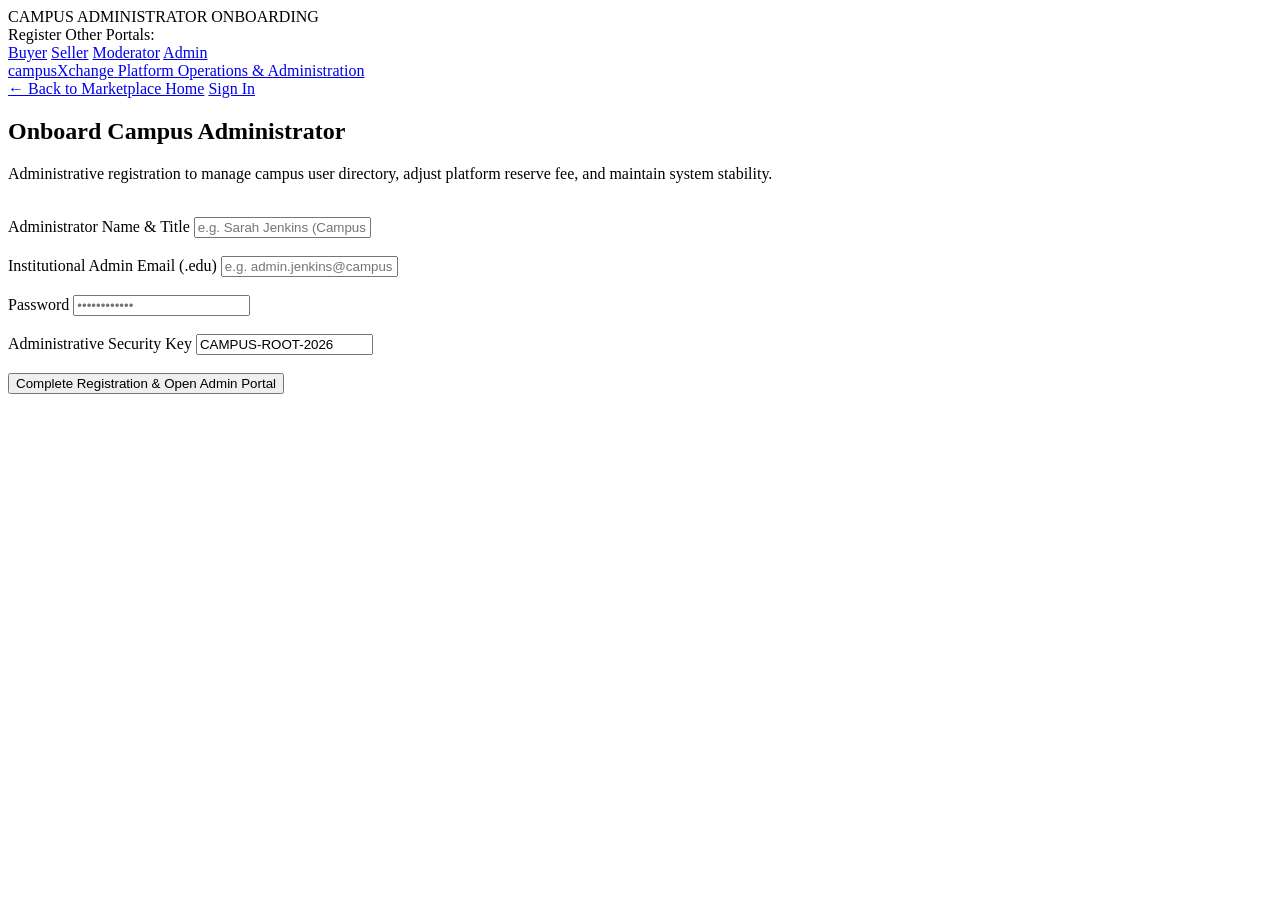
==== admin/view/register.html @ 7a3daf97 "Add registration and index pages for campusXchange platform" ====
<!doctype html>
<html lang="en">
	<head>
		<meta charset="UTF-8" />
		<meta name="viewport" content="width=device-width, initial-scale=1.0" />
		<title>campusXchange | Register as Campus Administrator</title>
		<link rel="stylesheet" href="../style/admin.css" />
	</head>
	<body>
		<!-- System Global Header with Role Navigation -->
		<header class="system-header">
			<div class="role-bar">
				<div class="system-status">
					<span class="status-dot-purple"></span>
					<span>CAMPUS ADMINISTRATOR ONBOARDING</span>
				</div>
				<div class="role-switcher">
					<span class="role-label">Register Other Portals:</span>
					<nav class="role-nav-links">
						<a
							href="../../buyers/view/register.html"
							class="role-pill"
							>Buyer</a
						>
						<a
							href="../../sellers/view/register.html"
							class="role-pill"
							>Seller</a
						>
						<a
							href="../../moderators/view/register.html"
							class="role-pill"
							>Moderator</a
						>
						<a href="register.html" class="role-pill active"
							>Admin</a
						>
					</nav>
				</div>
			</div>

			<div class="main-nav">
				<a href="user-management.html" class="brand-wrapper">
					<div class="brand-logo-icon">
						<!-- <svg viewBox="0 0 24 24">
            <path d="M12 2C6.48 2 2 6.48 2 12s4.48 10 10 10 10-4.48 10-10S17.52 2 12 2zm1 17.93c-3.95-.49-7-3.85-7-7.93 0-.62.08-1.21.21-1.79L9 15v1c0 1.1.9 2 2 2v1.93zm6.9-2.54c-.26-.81-1-1.39-1.9-1.39h-1v-3c0-.55-.45-1-1-1H8v-2h2c.55 0 1-.45 1-1V7h2c1.1 0 2-.9 2-2v-.41c2.93 1.19 5 4.06 5 7.41 0 2.08-.8 3.97-2.1 5.39z"/>
          </svg> -->
					</div>
					<div class="brand-text-group">
						<span class="brand-title">campusXchange</span>
						<span class="brand-subtitle"
							>Platform Operations &amp; Administration</span
						>
					</div>
				</a>

				<div class="nav-actions">
					<a href="../../index.html" class="btn-back-home"
						>← Back to Marketplace Home</a
					>
					<a href="../../login.html" class="btn-action-suspend"
						>Sign In</a
					>
				</div>
			</div>
		</header>

		<main class="page-container">
			<section class="panel-section">
				<h1 class="panel-title">Onboard Campus Administrator</h1>
				<p class="kpi-subtext">
					Administrative registration to manage campus user directory,
					adjust platform reserve fee, and maintain system stability.
				</p>
				<br />

				<form id="adminRegisterForm">
					<div class="filter-group">
						<label for="regAdminName" class="kpi-title"
							>Administrator Name &amp; Title</label
						>
						<input
							type="text"
							id="regAdminName"
							class="search-input"
							placeholder="e.g. Sarah Jenkins (Campus Operations Director)"
							required />
					</div>
					<br />

					<div class="filter-group">
						<label for="regAdminEmail" class="kpi-title"
							>Institutional Admin Email (.edu)</label
						>
						<input
							type="email"
							id="regAdminEmail"
							class="search-input"
							placeholder="e.g. admin.jenkins@campus.edu"
							required />
					</div>
					<br />

					<div class="filter-group">
						<label for="regAdminPassword" class="kpi-title"
							>Password</label
						>
						<input
							type="password"
							id="regAdminPassword"
							class="search-input"
							placeholder="••••••••••••"
							required />
					</div>
					<br />

					<div class="filter-group">
						<label for="regAdminPasskey" class="kpi-title"
							>Administrative Security Key</label
						>
						<input
							type="text"
							id="regAdminPasskey"
							class="search-input"
							placeholder="Default: CAMPUS-ROOT-2026"
							value="CAMPUS-ROOT-2026"
							required />
					</div>
					<br />

					<button type="submit" class="btn-action-suspend">
						Complete Registration &amp; Open Admin Portal
					</button>
				</form>
			</section>
		</main>

		<script src="../script/admin.js"></script>
	</body>
</html>
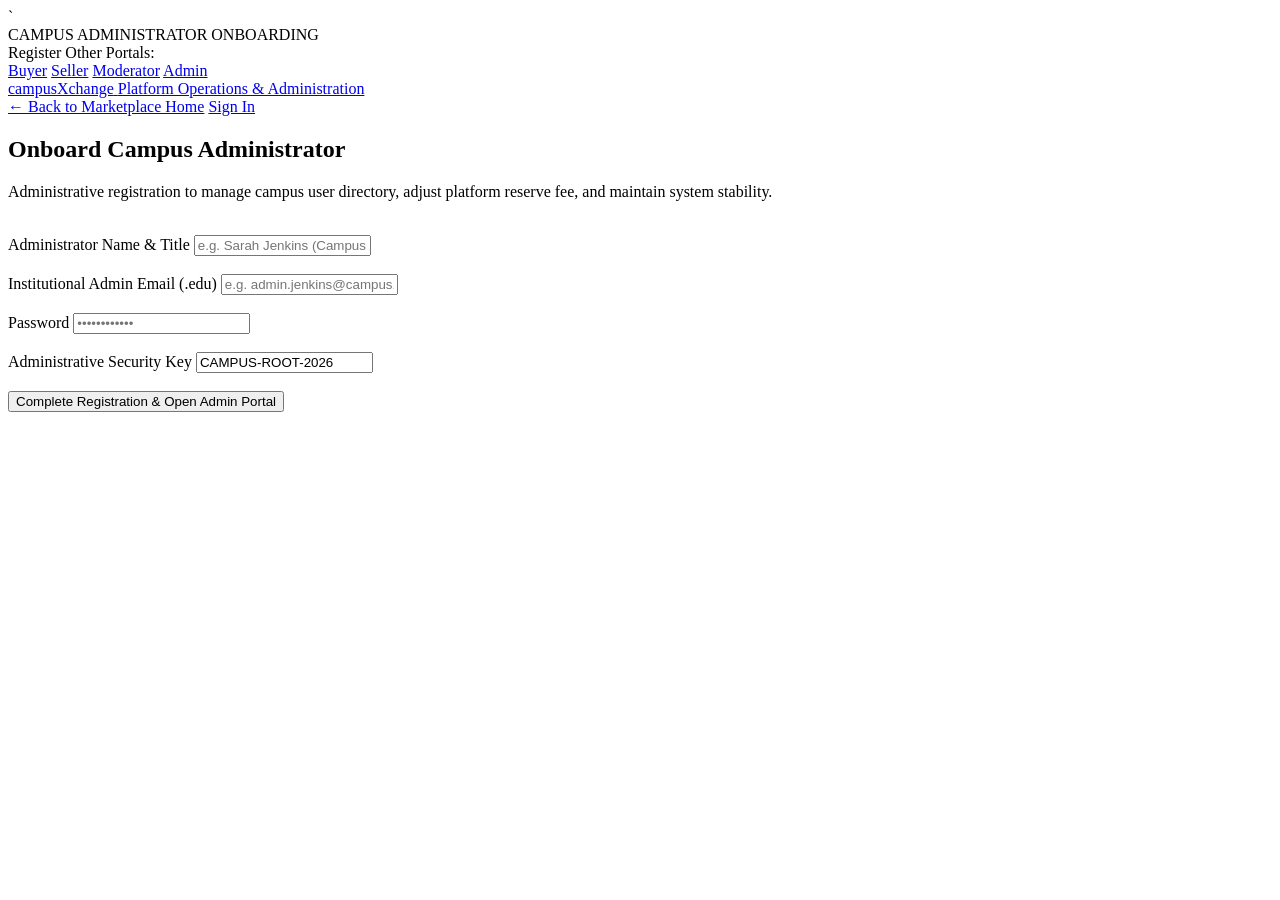
==== commit dbcccf8e: "Fix typo in role-bar div in register.html" ====
--- a/admin/view/register.html
+++ b/admin/view/register.html
@@ -4,12 +4,11 @@
 		<meta charset="UTF-8" />
 		<meta name="viewport" content="width=device-width, initial-scale=1.0" />
 		<title>campusXchange | Register as Campus Administrator</title>
-		<link rel="stylesheet" href="../style/admin.css" />
 	</head>
 	<body>
 		<!-- System Global Header with Role Navigation -->
 		<header class="system-header">
-			<div class="role-bar">
+			<div class="role-bar">`
 				<div class="system-status">
 					<span class="status-dot-purple"></span>
 					<span>CAMPUS ADMINISTRATOR ONBOARDING</span>
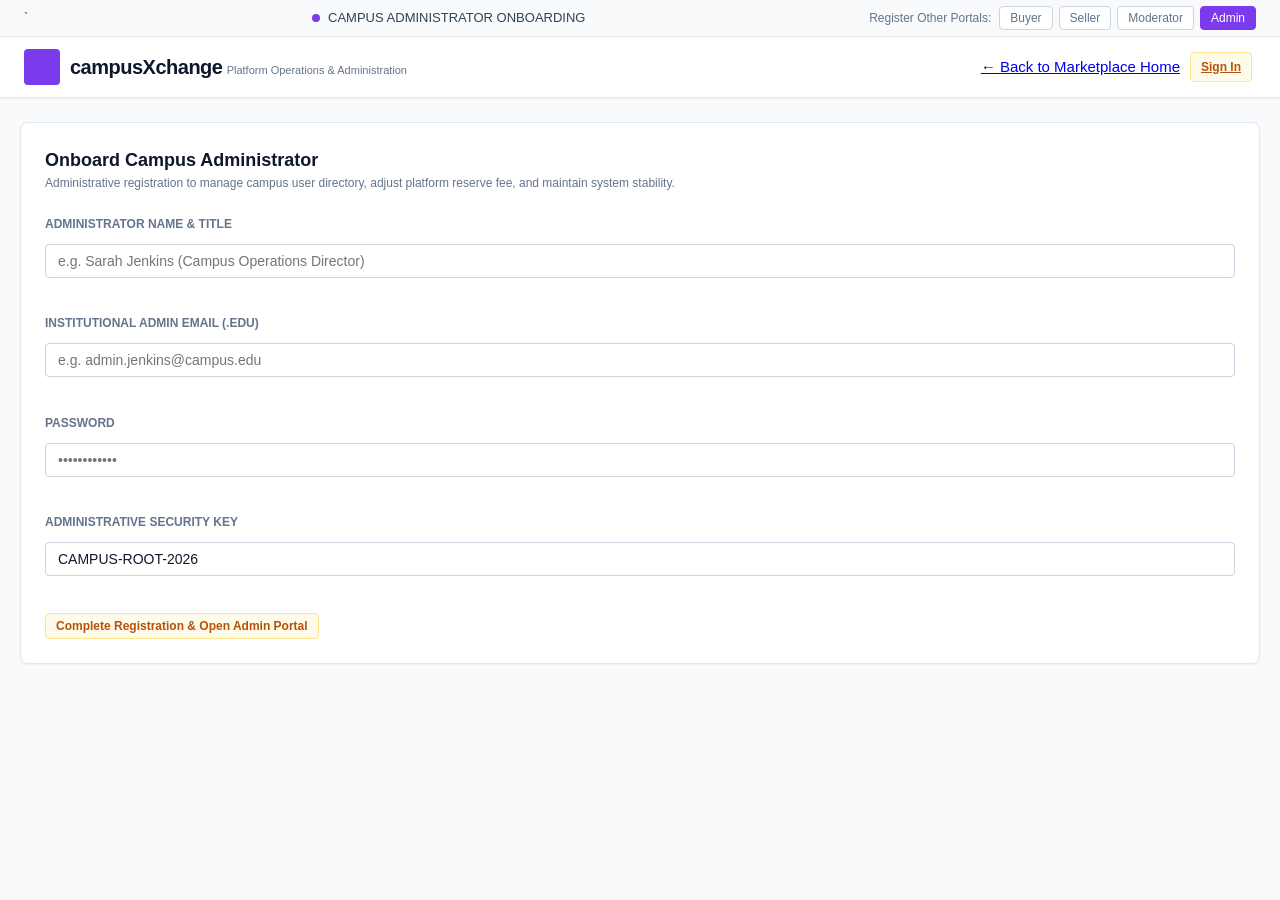
==== commit d6e46eb7: "Add admin module styles and views for dashboard and user management - Created a new CSS file for the" ====
--- a/admin/view/register.html
+++ b/admin/view/register.html
@@ -3,12 +3,14 @@
 	<head>
 		<meta charset="UTF-8" />
 		<meta name="viewport" content="width=device-width, initial-scale=1.0" />
+		<link rel="stylesheet" href="../style/admin.css" />
 		<title>campusXchange | Register as Campus Administrator</title>
 	</head>
 	<body>
 		<!-- System Global Header with Role Navigation -->
 		<header class="system-header">
-			<div class="role-bar">`
+			<div class="role-bar">
+				`
 				<div class="system-status">
 					<span class="status-dot-purple"></span>
 					<span>CAMPUS ADMINISTRATOR ONBOARDING</span>
@@ -133,7 +135,5 @@
 				</form>
 			</section>
 		</main>
-
-		<script src="../script/admin.js"></script>
 	</body>
 </html>
--- a/admin/style/admin.css
+++ b/admin/style/admin.css
@@ -0,0 +1,505 @@
+/* ==========================================================================
+   CAMPUSXCHANGE - ADMIN MODULE STYLESHEET
+   Clean, normal, accessible UI - No fancy sci-fi or neon effects
+   ========================================================================== */
+
+:root {
+  --bg-page: #f8fafc;
+  --bg-surface: #ffffff;
+  --bg-card: #ffffff;
+  --bg-subtle: #f1f5f9;
+
+  --color-primary: #7c3aed;
+  --color-primary-hover: #6d28d9;
+  --color-primary-light: #f5f3ff;
+
+  --color-blue: #2563eb;
+  --color-success: #16a34a;
+  --color-warning: #d97706;
+  --color-danger: #dc2626;
+
+  --text-main: #0f172a;
+  --text-body: #334155;
+  --text-muted: #64748b;
+
+  --border-light: #e2e8f0;
+  --border-medium: #cbd5e1;
+
+  --font-sans: -apple-system, BlinkMacSystemFont, "Segoe UI", Roboto, Helvetica, Arial, sans-serif;
+
+  --radius-sm: 4px;
+  --radius-md: 8px;
+
+  --shadow-sm: 0 1px 2px rgba(0, 0, 0, 0.05);
+  --shadow-md: 0 4px 6px -1px rgba(0, 0, 0, 0.08);
+  --shadow-lg: 0 10px 15px -3px rgba(0, 0, 0, 0.08);
+}
+
+* {
+  box-sizing: border-box;
+  margin: 0;
+  padding: 0;
+}
+
+body {
+  background-color: var(--bg-page);
+  color: var(--text-body);
+  font-family: var(--font-sans);
+  font-size: 15px;
+  line-height: 1.5;
+  min-height: 100vh;
+}
+
+/* System Header */
+.system-header {
+  position: sticky;
+  top: 0;
+  z-index: 100;
+  background: var(--bg-surface);
+  border-bottom: 1px solid var(--border-light);
+  box-shadow: var(--shadow-sm);
+}
+
+.role-bar {
+  background: #f8fafc;
+  border-bottom: 1px solid var(--border-light);
+  padding: 6px 24px;
+  display: flex;
+  justify-content: space-between;
+  align-items: center;
+  font-size: 13px;
+  flex-wrap: wrap;
+  gap: 10px;
+}
+
+.system-status {
+  display: flex;
+  align-items: center;
+  gap: 8px;
+  color: var(--text-body);
+  font-weight: 500;
+}
+
+.status-dot-purple {
+  width: 8px;
+  height: 8px;
+  border-radius: 50%;
+  background-color: var(--color-primary);
+  display: inline-block;
+}
+
+.role-switcher {
+  display: flex;
+  align-items: center;
+  gap: 8px;
+}
+
+.role-label {
+  color: var(--text-muted);
+  font-size: 12px;
+  font-weight: 500;
+}
+
+.role-nav-links {
+  display: flex;
+  gap: 6px;
+}
+
+.role-pill {
+  display: inline-block;
+  padding: 2px 10px;
+  border-radius: var(--radius-sm);
+  text-decoration: none;
+  font-size: 12px;
+  font-weight: 500;
+  color: var(--text-muted);
+  background: #ffffff;
+  border: 1px solid var(--border-medium);
+  transition: all 0.15s ease;
+}
+
+.role-pill:hover {
+  color: var(--color-primary);
+  border-color: var(--color-primary);
+}
+
+.role-pill.active {
+  color: #ffffff;
+  background: var(--color-primary);
+  border-color: var(--color-primary);
+}
+
+/* Main Nav */
+.main-nav {
+  max-width: 1280px;
+  margin: 0 auto;
+  padding: 12px 24px;
+  display: flex;
+  justify-content: space-between;
+  align-items: center;
+  flex-wrap: wrap;
+  gap: 16px;
+}
+
+.brand-wrapper {
+  display: flex;
+  align-items: center;
+  gap: 10px;
+  text-decoration: none;
+}
+
+.brand-logo-icon {
+  width: 36px;
+  height: 36px;
+  display: flex;
+  align-items: center;
+  justify-content: center;
+  border-radius: var(--radius-sm);
+  background: var(--color-primary);
+}
+
+.brand-logo-icon svg {
+  width: 22px;
+  height: 22px;
+  fill: #ffffff;
+}
+
+.brand-title {
+  font-size: 20px;
+  font-weight: 700;
+  color: var(--text-main);
+  letter-spacing: -0.5px;
+}
+
+.brand-subtitle {
+  font-size: 11px;
+  color: var(--text-muted);
+  font-weight: 500;
+}
+
+.nav-actions {
+  display: flex;
+  align-items: center;
+  gap: 10px;
+}
+
+.nav-link {
+  font-size: 13px;
+  font-weight: 500;
+  text-decoration: none;
+  color: var(--text-muted);
+  padding: 6px 12px;
+  border-radius: var(--radius-sm);
+  transition: all 0.15s ease;
+}
+
+.nav-link:hover, .nav-link.active {
+  color: var(--color-primary);
+  background: var(--color-primary-light);
+}
+
+/* Page Layout */
+.page-container {
+  max-width: 1280px;
+  margin: 0 auto;
+  padding: 24px 20px 60px 20px;
+}
+
+/* KPI Cards */
+.kpi-grid {
+  display: grid;
+  grid-template-columns: repeat(auto-fit, minmax(240px, 1fr));
+  gap: 16px;
+  margin-bottom: 24px;
+}
+
+.kpi-card {
+  background: #ffffff;
+  border: 1px solid var(--border-light);
+  border-radius: var(--radius-md);
+  padding: 20px;
+  box-shadow: var(--shadow-sm);
+}
+
+.kpi-title {
+  font-size: 12px;
+  font-weight: 600;
+  color: var(--text-muted);
+  text-transform: uppercase;
+  margin-bottom: 6px;
+}
+
+.kpi-value {
+  font-size: 24px;
+  font-weight: 700;
+  color: var(--text-main);
+  margin-bottom: 4px;
+}
+
+.kpi-value.highlight-cyan {
+  color: var(--color-blue);
+}
+
+.kpi-subtext {
+  font-size: 12px;
+  color: var(--text-muted);
+}
+
+/* Panel Sections */
+.panel-section {
+  background: #ffffff;
+  border: 1px solid var(--border-light);
+  border-radius: var(--radius-md);
+  padding: 24px;
+  margin-bottom: 24px;
+  box-shadow: var(--shadow-sm);
+}
+
+.panel-header {
+  display: flex;
+  justify-content: space-between;
+  align-items: center;
+  margin-bottom: 18px;
+  flex-wrap: wrap;
+  gap: 12px;
+}
+
+.panel-title {
+  font-size: 18px;
+  font-weight: 700;
+  color: var(--text-main);
+}
+
+/* Table */
+.data-table-wrapper {
+  overflow-x: auto;
+  border: 1px solid var(--border-light);
+  border-radius: var(--radius-sm);
+}
+
+.users-table {
+  width: 100%;
+  border-collapse: collapse;
+  background: #ffffff;
+}
+
+.users-table th {
+  text-align: left;
+  font-size: 12px;
+  font-weight: 600;
+  text-transform: uppercase;
+  color: var(--text-muted);
+  padding: 10px 14px;
+  background: #f8fafc;
+  border-bottom: 1px solid var(--border-light);
+}
+
+.users-table td {
+  padding: 12px 14px;
+  border-bottom: 1px solid var(--border-light);
+  font-size: 14px;
+  vertical-align: middle;
+}
+
+.users-table tr:hover {
+  background: #f8fafc;
+}
+
+/* Badges */
+.role-badge {
+  display: inline-block;
+  padding: 2px 8px;
+  border-radius: var(--radius-sm);
+  font-size: 11px;
+  font-weight: 600;
+  text-transform: uppercase;
+}
+
+.role-buyer {
+  background: #eff6ff;
+  color: #1d4ed8;
+  border: 1px solid #bfdbfe;
+}
+
+.role-seller {
+  background: #f0fdf4;
+  color: #15803d;
+  border: 1px solid #bbf7d0;
+}
+
+.role-moderator {
+  background: #fffbeb;
+  color: #b45309;
+  border: 1px solid #fde68a;
+}
+
+.role-admin {
+  background: #faf5ff;
+  color: #6b21a8;
+  border: 1px solid #e9d5ff;
+}
+
+.user-status-pill {
+  display: inline-block;
+  padding: 2px 8px;
+  border-radius: var(--radius-sm);
+  font-size: 11px;
+  font-weight: 600;
+  text-transform: uppercase;
+}
+
+.status-active {
+  background: #f0fdf4;
+  color: #15803d;
+}
+
+.status-suspended {
+  background: #fffbeb;
+  color: #b45309;
+}
+
+.status-banned {
+  background: #fef2f2;
+  color: #dc2626;
+}
+
+/* Buttons */
+.btn-action-suspend {
+  background: #fffbeb;
+  border: 1px solid #fde68a;
+  color: #b45309;
+  font-size: 12px;
+  font-weight: 600;
+  padding: 5px 10px;
+  border-radius: var(--radius-sm);
+  cursor: pointer;
+  margin-right: 4px;
+  transition: all 0.15s ease;
+}
+
+.btn-action-suspend:hover {
+  background: #fef3c7;
+}
+
+.btn-action-ban {
+  background: #fef2f2;
+  border: 1px solid #fecaca;
+  color: var(--color-danger);
+  font-size: 12px;
+  font-weight: 600;
+  padding: 5px 10px;
+  border-radius: var(--radius-sm);
+  cursor: pointer;
+  margin-right: 4px;
+  transition: all 0.15s ease;
+}
+
+.btn-action-ban:hover {
+  background: #fee2e2;
+}
+
+.btn-action-reinstate {
+  background: #f0fdf4;
+  border: 1px solid #bbf7d0;
+  color: var(--color-success);
+  font-size: 12px;
+  font-weight: 600;
+  padding: 5px 10px;
+  border-radius: var(--radius-sm);
+  cursor: pointer;
+  transition: all 0.15s ease;
+}
+
+.btn-action-reinstate:hover {
+  background: #dcfce7;
+}
+
+.search-input {
+  background: #ffffff;
+  border: 1px solid var(--border-medium);
+  color: var(--text-main);
+  font-family: var(--font-sans);
+  font-size: 14px;
+  padding: 8px 12px;
+  border-radius: var(--radius-sm);
+  outline: none;
+}
+
+.search-input:focus {
+  border-color: var(--color-primary);
+  box-shadow: 0 0 0 3px rgba(124, 58, 237, 0.1);
+}
+
+.filter-group {
+  display: flex;
+  flex-direction: column;
+  gap: 5px;
+  margin-bottom: 14px;
+}
+
+/* Modal Windows */
+.modal-backdrop {
+  position: fixed;
+  inset: 0;
+  background: rgba(15, 23, 42, 0.5);
+  backdrop-filter: blur(2px);
+  z-index: 500;
+  display: none;
+  align-items: center;
+  justify-content: center;
+  padding: 20px;
+}
+
+.modal-backdrop.open {
+  display: flex;
+}
+
+.modal-card {
+  background: #ffffff;
+  border: 1px solid var(--border-light);
+  border-radius: var(--radius-md);
+  max-width: 500px;
+  width: 100%;
+  padding: 28px;
+  position: relative;
+  box-shadow: var(--shadow-lg);
+}
+
+.modal-close-btn {
+  position: absolute;
+  top: 14px;
+  right: 14px;
+  background: transparent;
+  border: none;
+  color: var(--text-muted);
+  font-size: 20px;
+  cursor: pointer;
+}
+
+.modal-close-btn:hover {
+  color: var(--text-main);
+}
+
+/* Toast Container */
+.toast-container {
+  position: fixed;
+  bottom: 20px;
+  right: 20px;
+  z-index: 1000;
+  display: flex;
+  flex-direction: column;
+  gap: 8px;
+}
+
+.toast {
+  background: #0f172a;
+  color: #ffffff;
+  padding: 10px 16px;
+  border-radius: var(--radius-sm);
+  display: flex;
+  align-items: center;
+  gap: 10px;
+  font-size: 13px;
+  box-shadow: var(--shadow-md);
+  min-width: 260px;
+}
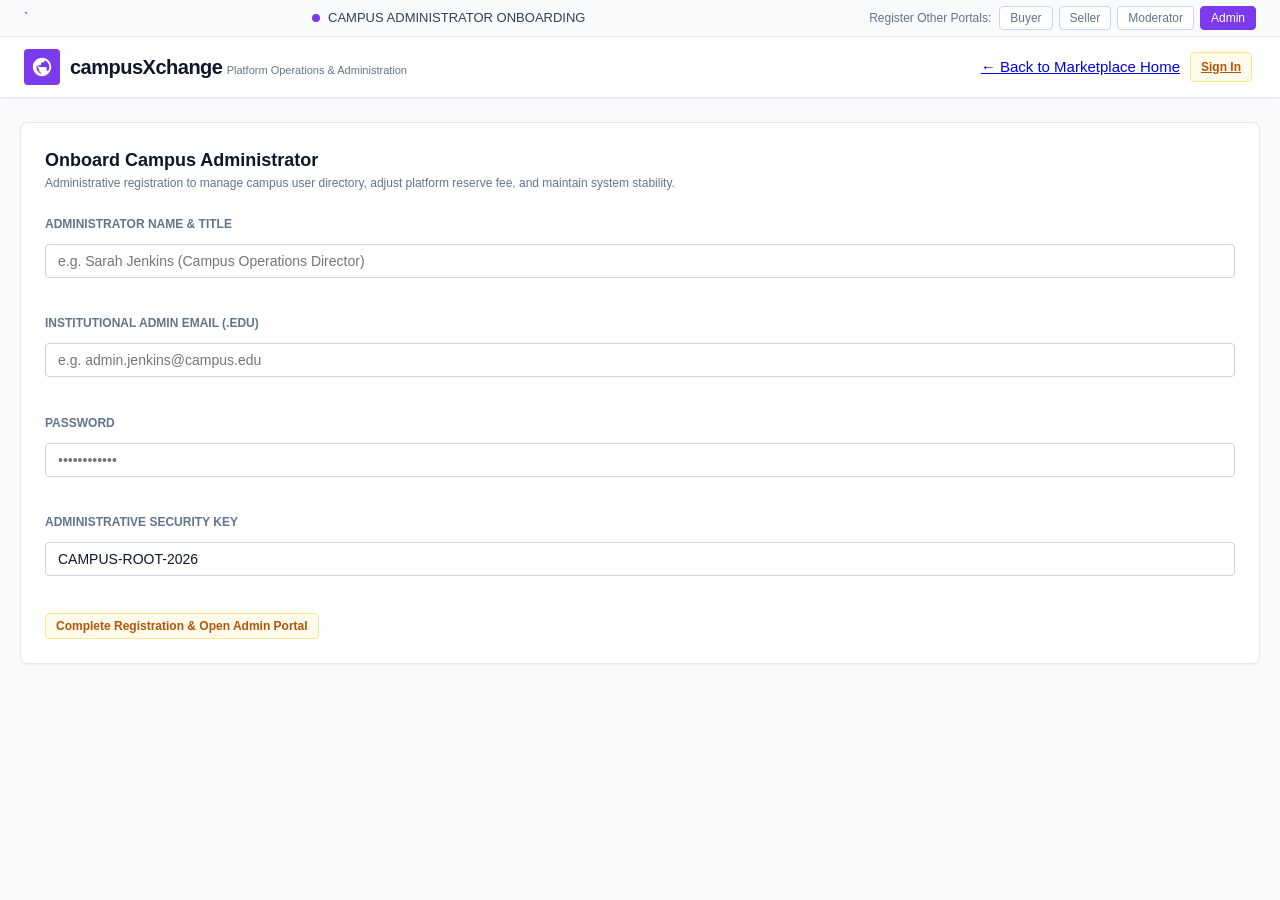
==== commit e253f902: "feat: Add admin operations and governance logic with user management and registration functionality " ====
--- a/admin/view/register.html
+++ b/admin/view/register.html
@@ -43,9 +43,10 @@
 			<div class="main-nav">
 				<a href="user-management.html" class="brand-wrapper">
 					<div class="brand-logo-icon">
-						<!-- <svg viewBox="0 0 24 24">
-            <path d="M12 2C6.48 2 2 6.48 2 12s4.48 10 10 10 10-4.48 10-10S17.52 2 12 2zm1 17.93c-3.95-.49-7-3.85-7-7.93 0-.62.08-1.21.21-1.79L9 15v1c0 1.1.9 2 2 2v1.93zm6.9-2.54c-.26-.81-1-1.39-1.9-1.39h-1v-3c0-.55-.45-1-1-1H8v-2h2c.55 0 1-.45 1-1V7h2c1.1 0 2-.9 2-2v-.41c2.93 1.19 5 4.06 5 7.41 0 2.08-.8 3.97-2.1 5.39z"/>
-          </svg> -->
+						<svg viewBox="0 0 24 24">
+							<path
+								d="M12 2C6.48 2 2 6.48 2 12s4.48 10 10 10 10-4.48 10-10S17.52 2 12 2zm1 17.93c-3.95-.49-7-3.85-7-7.93 0-.62.08-1.21.21-1.79L9 15v1c0 1.1.9 2 2 2v1.93zm6.9-2.54c-.26-.81-1-1.39-1.9-1.39h-1v-3c0-.55-.45-1-1-1H8v-2h2c.55 0 1-.45 1-1V7h2c1.1 0 2-.9 2-2v-.41c2.93 1.19 5 4.06 5 7.41 0 2.08-.8 3.97-2.1 5.39z" />
+						</svg>
 					</div>
 					<div class="brand-text-group">
 						<span class="brand-title">campusXchange</span>
@@ -135,5 +136,6 @@
 				</form>
 			</section>
 		</main>
+		<script src="../script/admin.js"></script>
 	</body>
 </html>
